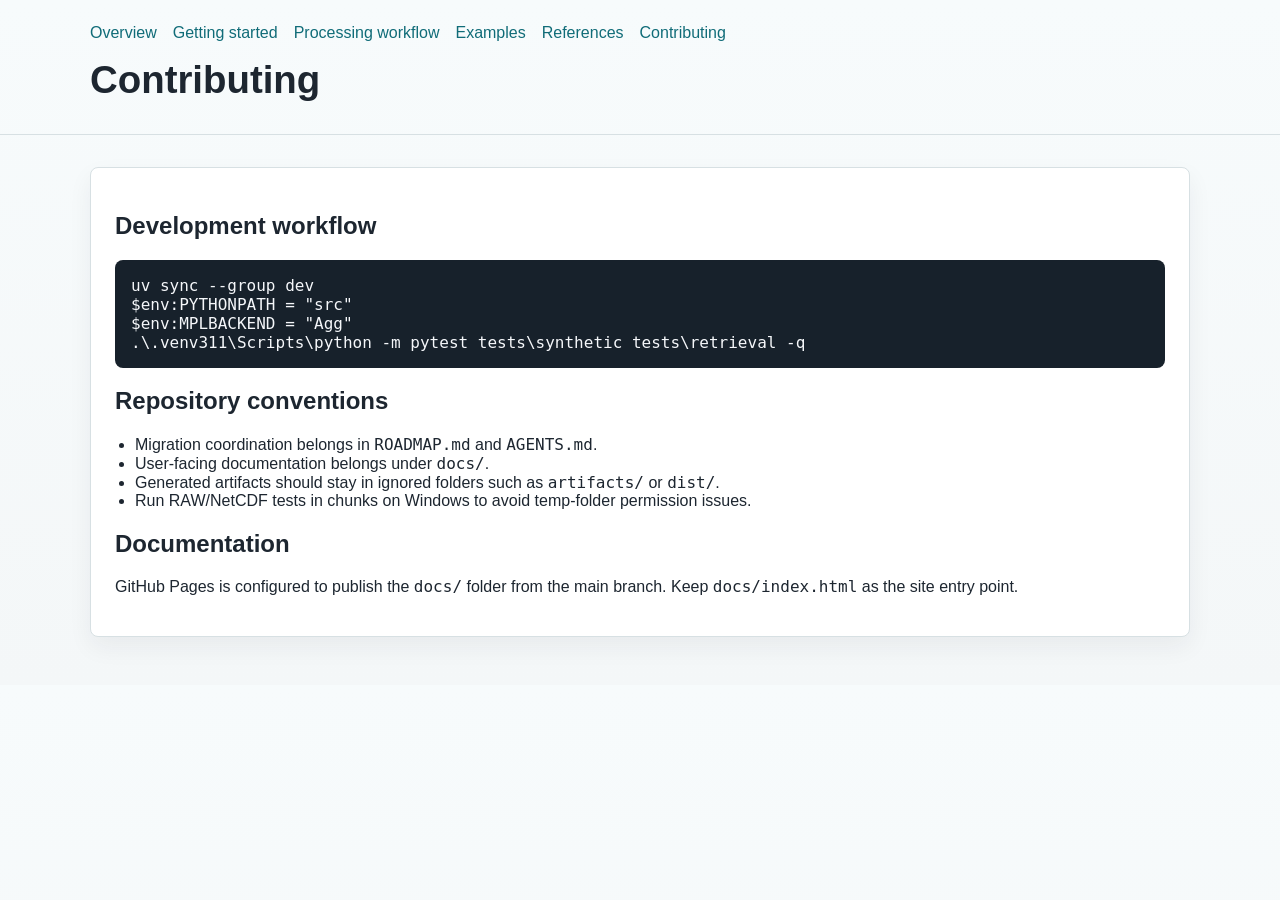
==== docs/contributing.html @ d1d6cd11 "Build up documentation webpage" ====
<!DOCTYPE html>
<html lang="en">
<head>
  <meta charset="utf-8">
  <meta name="viewport" content="width=device-width, initial-scale=1">
  <title>lidarpy contributing</title>
  <link rel="stylesheet" href="assets/site.css">
</head>
<body>
  <header class="site-header compact">
    <div class="wrap">
      <nav class="nav">
        <a href="index.html">Overview</a>
        <a href="getting-started.html">Getting started</a>
        <a href="processing-workflow.html">Processing workflow</a>
        <a href="examples.html">Examples</a>
        <a href="references.html">References</a>
        <a href="contributing.html">Contributing</a>
      </nav>
      <h1>Contributing</h1>
    </div>
  </header>

  <main class="wrap prose">
    <h2>Development workflow</h2>
    <pre><code>uv sync --group dev
$env:PYTHONPATH = "src"
$env:MPLBACKEND = "Agg"
.\.venv311\Scripts\python -m pytest tests\synthetic tests\retrieval -q</code></pre>

    <h2>Repository conventions</h2>
    <ul>
      <li>Migration coordination belongs in <code>ROADMAP.md</code> and <code>AGENTS.md</code>.</li>
      <li>User-facing documentation belongs under <code>docs/</code>.</li>
      <li>Generated artifacts should stay in ignored folders such as <code>artifacts/</code> or <code>dist/</code>.</li>
      <li>Run RAW/NetCDF tests in chunks on Windows to avoid temp-folder permission issues.</li>
    </ul>

    <h2>Documentation</h2>
    <p>
      GitHub Pages is configured to publish the <code>docs/</code> folder from
      the main branch. Keep <code>docs/index.html</code> as the site entry point.
    </p>
  </main>
</body>
</html>
---- docs/assets/site.css ----
:root {
  --bg: #f4f7f8;
  --surface: #ffffff;
  --ink: #1d2630;
  --muted: #5e6b78;
  --accent: #106c78;
  --accent-2: #7b4e16;
  --border: #d7e0e3;
}

* {
  box-sizing: border-box;
}

body {
  margin: 0;
  font-family: "Segoe UI", "Helvetica Neue", sans-serif;
  color: var(--ink);
  background:
    linear-gradient(180deg, #f7fbfc 0%, var(--bg) 100%);
}

.wrap {
  width: min(1100px, calc(100% - 2rem));
  margin: 0 auto;
}

.site-header {
  padding: 3rem 0 2rem;
  border-bottom: 1px solid var(--border);
}

.site-header.compact {
  padding: 1.5rem 0 1rem;
}

.eyebrow {
  margin: 0 0 0.5rem;
  text-transform: uppercase;
  letter-spacing: 0.12em;
  color: var(--accent);
  font-weight: 700;
}

h1,
h2,
h3 {
  line-height: 1.15;
}

h1 {
  margin: 0 0 1rem;
  font-size: clamp(2rem, 3vw, 3.3rem);
}

.lead {
  max-width: 54rem;
  color: var(--muted);
  font-size: 1.1rem;
}

.nav {
  display: flex;
  flex-wrap: wrap;
  gap: 1rem;
  margin-bottom: 1rem;
}

.nav a,
a {
  color: var(--accent);
  text-decoration: none;
}

.nav a:hover,
a:hover {
  text-decoration: underline;
}

.cta-row {
  display: flex;
  flex-wrap: wrap;
  gap: 0.75rem;
  margin-top: 1.25rem;
}

.button {
  display: inline-block;
  padding: 0.75rem 1rem;
  border-radius: 8px;
  background: var(--accent);
  color: white;
  text-decoration: none;
  font-weight: 600;
}

.button.secondary {
  background: transparent;
  color: var(--accent);
  border: 1px solid var(--accent);
}

.grid {
  display: grid;
  grid-template-columns: repeat(auto-fit, minmax(260px, 1fr));
  gap: 1rem;
  padding: 2rem 0 3rem;
}

.two-up {
  grid-template-columns: repeat(auto-fit, minmax(320px, 1fr));
}

.hero-grid {
  display: grid;
  grid-template-columns: minmax(280px, 1fr) minmax(320px, 1fr);
  gap: 1rem;
  padding: 2rem 0 1rem;
}

.card,
.prose {
  background: var(--surface);
  border: 1px solid var(--border);
  border-radius: 8px;
  box-shadow: 0 10px 24px rgba(29, 38, 48, 0.06);
}

.card {
  padding: 1.25rem;
}

.prose {
  padding: 1.5rem;
  margin: 2rem auto 3rem;
}

code,
pre {
  font-family: "Cascadia Code", "Consolas", monospace;
}

pre {
  overflow-x: auto;
  padding: 1rem;
  border-radius: 8px;
  background: #17212b;
  color: #f5f7fa;
}

ul,
ol {
  padding-left: 1.25rem;
}

.note {
  border-left: 4px solid var(--accent-2);
  padding: 0.75rem 1rem;
  background: #fff8ec;
}

@media (max-width: 850px) {
  .hero-grid {
    grid-template-columns: 1fr;
  }
}
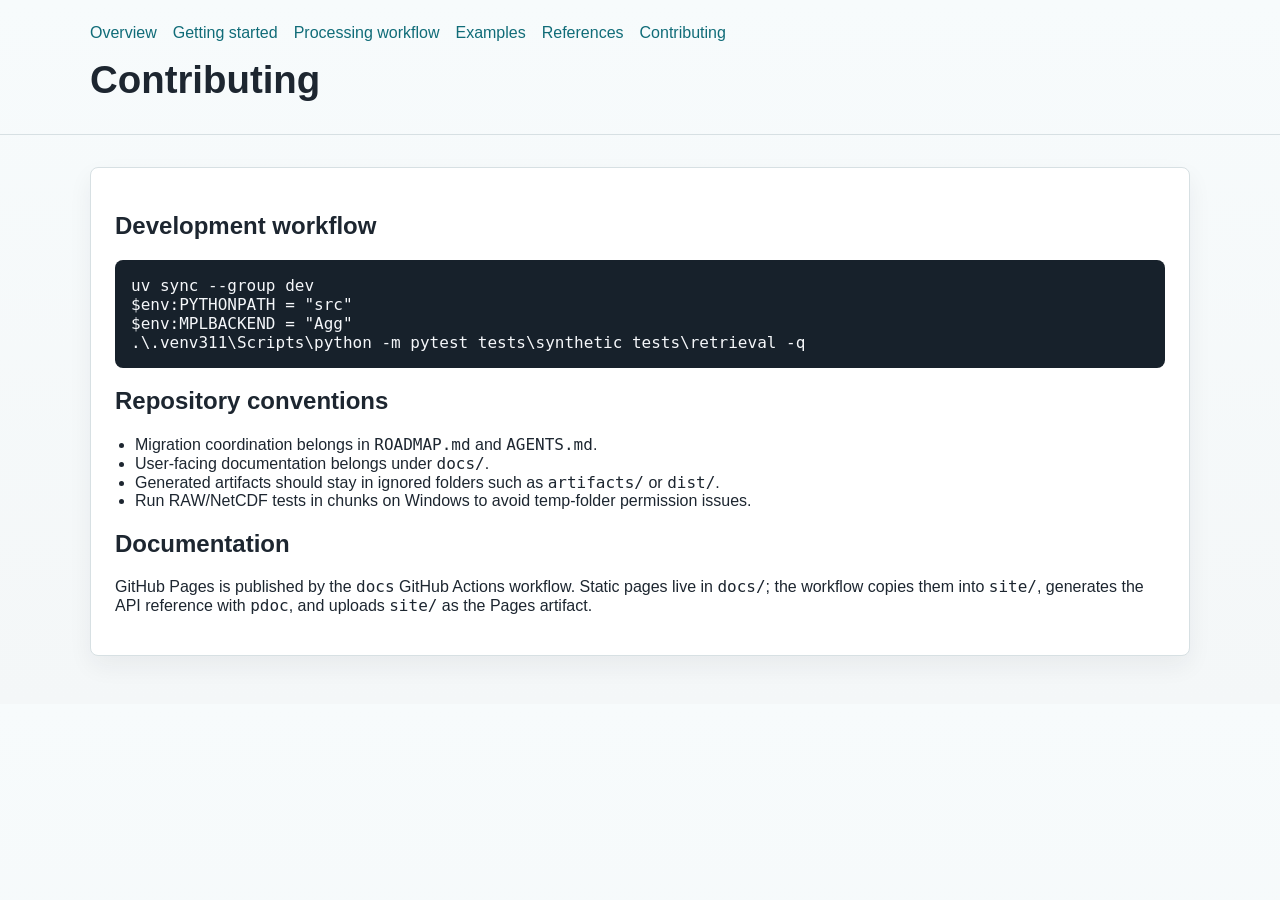
==== commit d0d31158: "Validate GitHub Pages docs workflow" ====
--- a/docs/contributing.html
+++ b/docs/contributing.html
@@ -38,8 +38,10 @@
 
     <h2>Documentation</h2>
     <p>
-      GitHub Pages is configured to publish the <code>docs/</code> folder from
-      the main branch. Keep <code>docs/index.html</code> as the site entry point.
+      GitHub Pages is published by the <code>docs</code> GitHub Actions
+      workflow. Static pages live in <code>docs/</code>; the workflow copies
+      them into <code>site/</code>, generates the API reference with
+      <code>pdoc</code>, and uploads <code>site/</code> as the Pages artifact.
     </p>
   </main>
 </body>
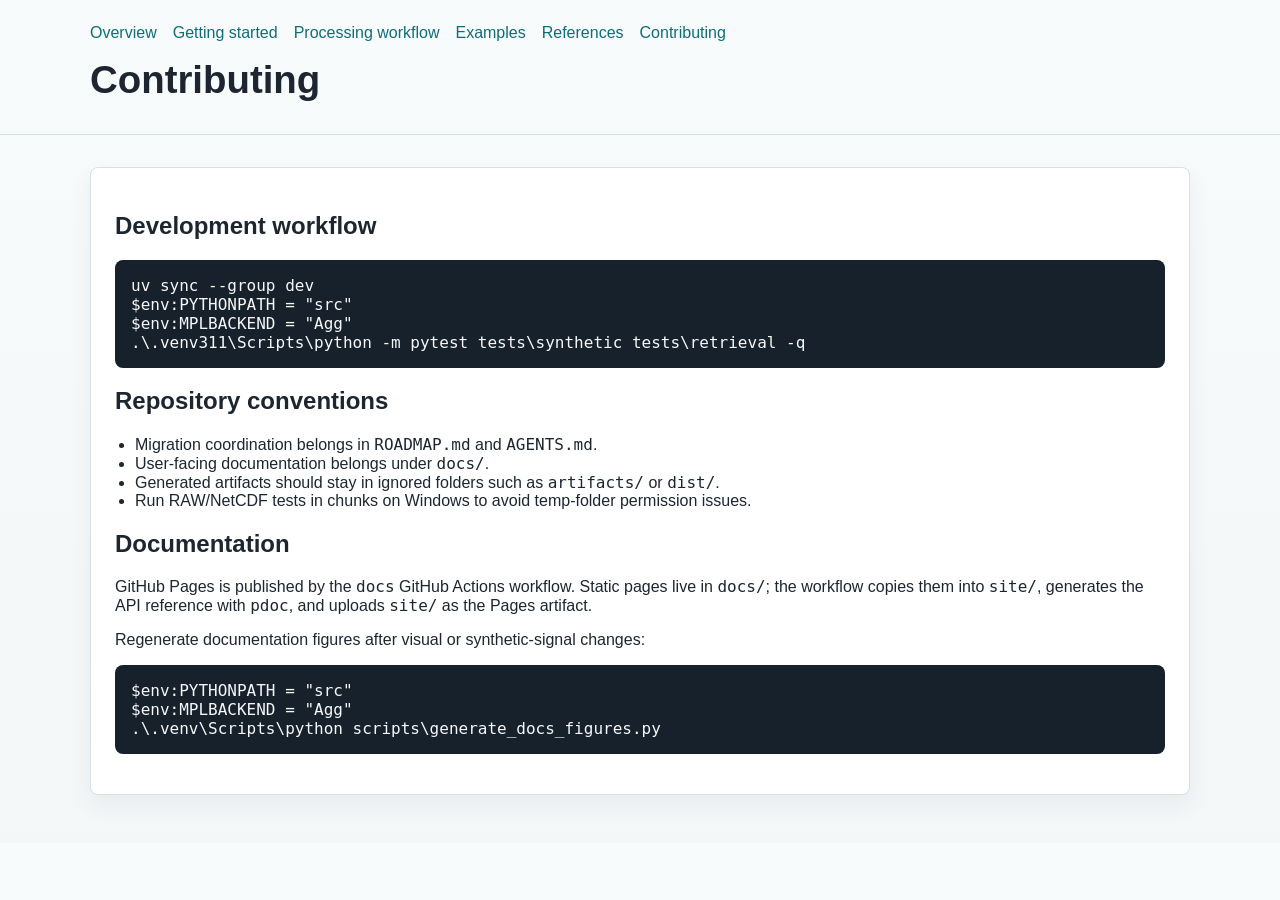
==== commit 13b60d1b: "Add visual examples to documentation" ====
--- a/docs/contributing.html
+++ b/docs/contributing.html
@@ -43,6 +43,10 @@
       them into <code>site/</code>, generates the API reference with
       <code>pdoc</code>, and uploads <code>site/</code> as the Pages artifact.
     </p>
+    <p>Regenerate documentation figures after visual or synthetic-signal changes:</p>
+    <pre><code>$env:PYTHONPATH = "src"
+$env:MPLBACKEND = "Agg"
+.\.venv\Scripts\python scripts\generate_docs_figures.py</code></pre>
   </main>
 </body>
 </html>
--- a/docs/assets/site.css
+++ b/docs/assets/site.css
@@ -159,6 +159,25 @@
   background: #fff8ec;
 }
 
+.figure {
+  margin: 1.5rem 0;
+}
+
+.figure img {
+  display: block;
+  width: 100%;
+  height: auto;
+  border: 1px solid var(--border);
+  border-radius: 8px;
+  background: white;
+}
+
+.figure figcaption {
+  margin-top: 0.5rem;
+  color: var(--muted);
+  font-size: 0.92rem;
+}
+
 @media (max-width: 850px) {
   .hero-grid {
     grid-template-columns: 1fr;
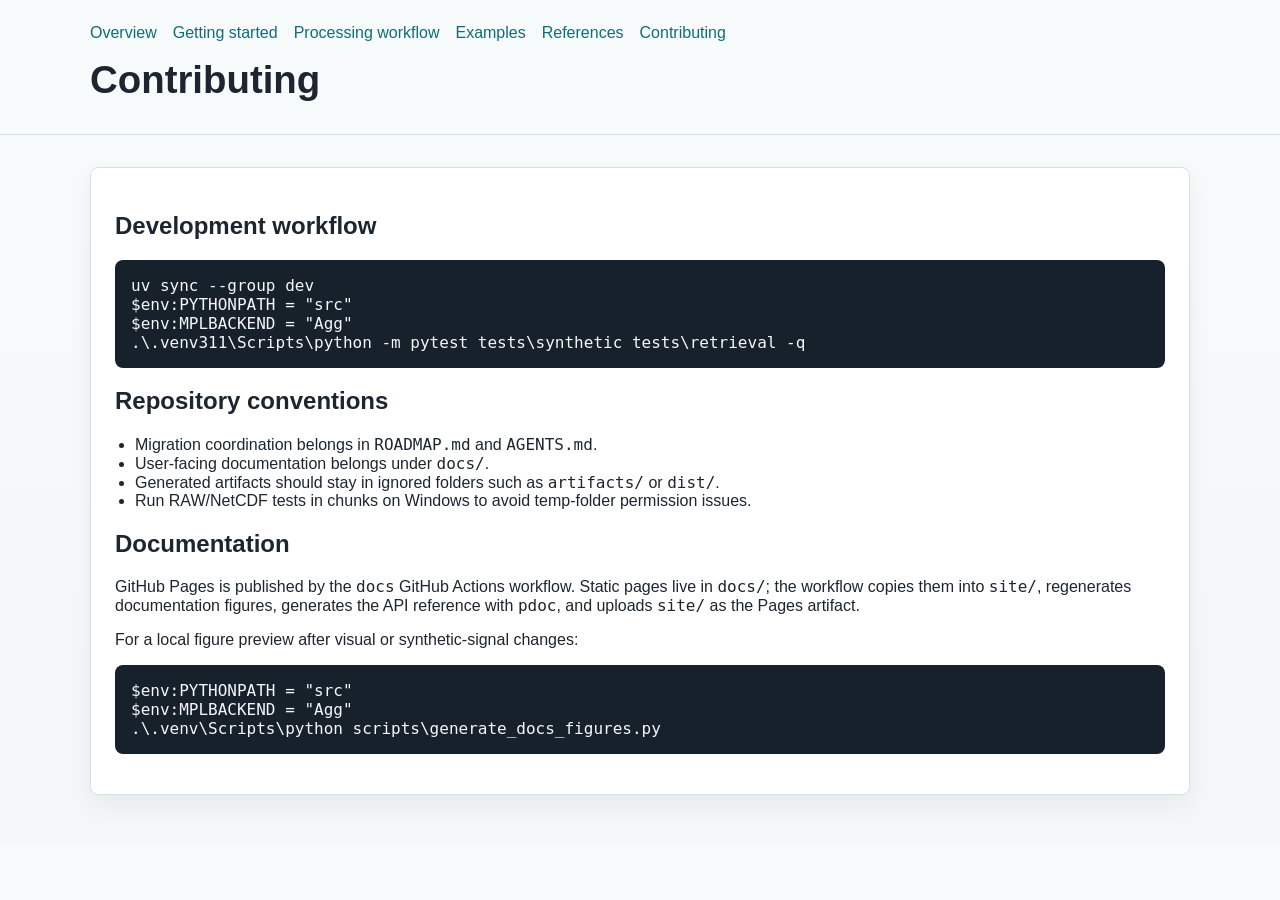
==== commit 7e030ce1: "Regenerate documentation figures during docs build" ====
--- a/docs/contributing.html
+++ b/docs/contributing.html
@@ -40,10 +40,11 @@
     <p>
       GitHub Pages is published by the <code>docs</code> GitHub Actions
       workflow. Static pages live in <code>docs/</code>; the workflow copies
-      them into <code>site/</code>, generates the API reference with
-      <code>pdoc</code>, and uploads <code>site/</code> as the Pages artifact.
+      them into <code>site/</code>, regenerates documentation figures,
+      generates the API reference with <code>pdoc</code>, and uploads
+      <code>site/</code> as the Pages artifact.
     </p>
-    <p>Regenerate documentation figures after visual or synthetic-signal changes:</p>
+    <p>For a local figure preview after visual or synthetic-signal changes:</p>
     <pre><code>$env:PYTHONPATH = "src"
 $env:MPLBACKEND = "Agg"
 .\.venv\Scripts\python scripts\generate_docs_figures.py</code></pre>
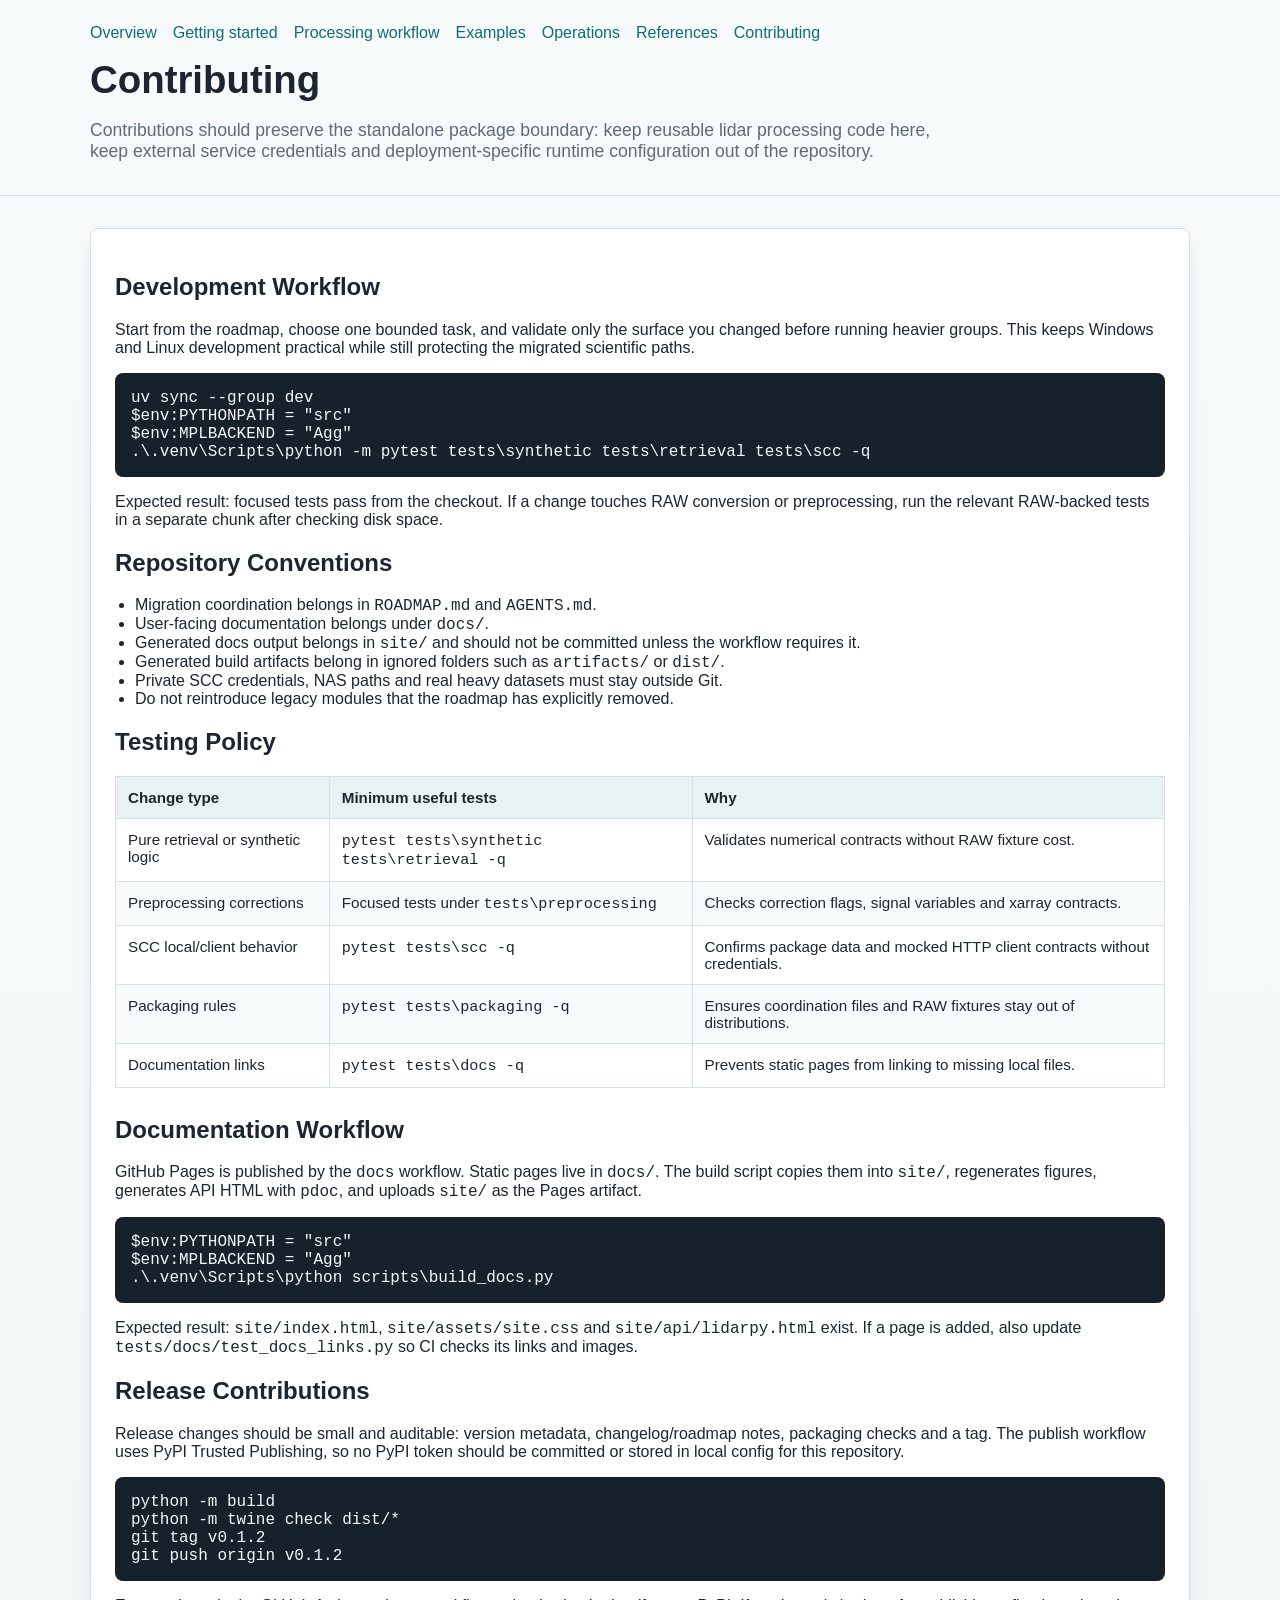
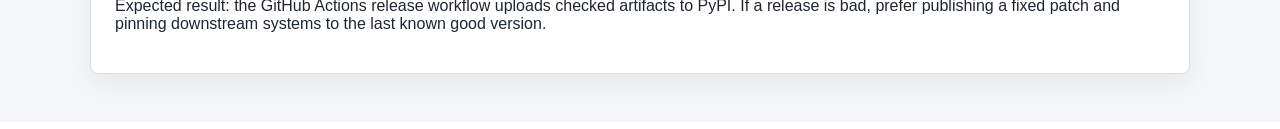
==== commit e8f927a9: "Expand operational documentation" ====
--- a/docs/contributing.html
+++ b/docs/contributing.html
@@ -14,40 +14,118 @@
         <a href="getting-started.html">Getting started</a>
         <a href="processing-workflow.html">Processing workflow</a>
         <a href="examples.html">Examples</a>
+        <a href="operations.html">Operations</a>
         <a href="references.html">References</a>
         <a href="contributing.html">Contributing</a>
       </nav>
       <h1>Contributing</h1>
+      <p class="lead">
+        Contributions should preserve the standalone package boundary: keep
+        reusable lidar processing code here, keep external service credentials
+        and deployment-specific runtime configuration out of the repository.
+      </p>
     </div>
   </header>
 
   <main class="wrap prose">
-    <h2>Development workflow</h2>
+    <h2>Development Workflow</h2>
+    <p>
+      Start from the roadmap, choose one bounded task, and validate only the
+      surface you changed before running heavier groups. This keeps Windows and
+      Linux development practical while still protecting the migrated scientific
+      paths.
+    </p>
     <pre><code>uv sync --group dev
 $env:PYTHONPATH = "src"
 $env:MPLBACKEND = "Agg"
-.\.venv311\Scripts\python -m pytest tests\synthetic tests\retrieval -q</code></pre>
+.\.venv\Scripts\python -m pytest tests\synthetic tests\retrieval tests\scc -q</code></pre>
+    <p>
+      Expected result: focused tests pass from the checkout. If a change touches
+      RAW conversion or preprocessing, run the relevant RAW-backed tests in a
+      separate chunk after checking disk space.
+    </p>
 
-    <h2>Repository conventions</h2>
+    <h2>Repository Conventions</h2>
     <ul>
       <li>Migration coordination belongs in <code>ROADMAP.md</code> and <code>AGENTS.md</code>.</li>
       <li>User-facing documentation belongs under <code>docs/</code>.</li>
-      <li>Generated artifacts should stay in ignored folders such as <code>artifacts/</code> or <code>dist/</code>.</li>
-      <li>Run RAW/NetCDF tests in chunks on Windows to avoid temp-folder permission issues.</li>
+      <li>Generated docs output belongs in <code>site/</code> and should not be committed unless the workflow requires it.</li>
+      <li>Generated build artifacts belong in ignored folders such as <code>artifacts/</code> or <code>dist/</code>.</li>
+      <li>Private SCC credentials, NAS paths and real heavy datasets must stay outside Git.</li>
+      <li>Do not reintroduce legacy modules that the roadmap has explicitly removed.</li>
     </ul>
 
-    <h2>Documentation</h2>
+    <h2>Testing Policy</h2>
+    <table>
+      <thead>
+        <tr>
+          <th>Change type</th>
+          <th>Minimum useful tests</th>
+          <th>Why</th>
+        </tr>
+      </thead>
+      <tbody>
+        <tr>
+          <td>Pure retrieval or synthetic logic</td>
+          <td><code>pytest tests\synthetic tests\retrieval -q</code></td>
+          <td>Validates numerical contracts without RAW fixture cost.</td>
+        </tr>
+        <tr>
+          <td>Preprocessing corrections</td>
+          <td>Focused tests under <code>tests\preprocessing</code></td>
+          <td>Checks correction flags, signal variables and xarray contracts.</td>
+        </tr>
+        <tr>
+          <td>SCC local/client behavior</td>
+          <td><code>pytest tests\scc -q</code></td>
+          <td>Confirms package data and mocked HTTP client contracts without credentials.</td>
+        </tr>
+        <tr>
+          <td>Packaging rules</td>
+          <td><code>pytest tests\packaging -q</code></td>
+          <td>Ensures coordination files and RAW fixtures stay out of distributions.</td>
+        </tr>
+        <tr>
+          <td>Documentation links</td>
+          <td><code>pytest tests\docs -q</code></td>
+          <td>Prevents static pages from linking to missing local files.</td>
+        </tr>
+      </tbody>
+    </table>
+
+    <h2>Documentation Workflow</h2>
     <p>
-      GitHub Pages is published by the <code>docs</code> GitHub Actions
-      workflow. Static pages live in <code>docs/</code>; the workflow copies
-      them into <code>site/</code>, regenerates documentation figures,
-      generates the API reference with <code>pdoc</code>, and uploads
-      <code>site/</code> as the Pages artifact.
+      GitHub Pages is published by the <code>docs</code> workflow. Static pages
+      live in <code>docs/</code>. The build script copies them into
+      <code>site/</code>, regenerates figures, generates API HTML with
+      <code>pdoc</code>, and uploads <code>site/</code> as the Pages artifact.
     </p>
-    <p>For a local figure preview after visual or synthetic-signal changes:</p>
     <pre><code>$env:PYTHONPATH = "src"
 $env:MPLBACKEND = "Agg"
-.\.venv\Scripts\python scripts\generate_docs_figures.py</code></pre>
+.\.venv\Scripts\python scripts\build_docs.py</code></pre>
+    <p>
+      Expected result: <code>site/index.html</code>,
+      <code>site/assets/site.css</code> and <code>site/api/lidarpy.html</code>
+      exist. If a page is added, also update <code>tests/docs/test_docs_links.py</code>
+      so CI checks its links and images.
+    </p>
+
+    <h2>Release Contributions</h2>
+    <p>
+      Release changes should be small and auditable: version metadata,
+      changelog/roadmap notes, packaging checks and a tag. The publish workflow
+      uses PyPI Trusted Publishing, so no PyPI token should be committed or
+      stored in local config for this repository.
+    </p>
+    <pre><code>python -m build
+python -m twine check dist/*
+git tag v0.1.2
+git push origin v0.1.2</code></pre>
+    <p>
+      Expected result: the GitHub Actions release workflow uploads checked
+      artifacts to PyPI. If a release is bad, prefer publishing a fixed patch
+      and pinning downstream systems to the last known good version.
+    </p>
   </main>
 </body>
 </html>
--- a/docs/assets/site.css
+++ b/docs/assets/site.css
@@ -118,6 +118,83 @@
   padding: 2rem 0 1rem;
 }
 
+.feature-band {
+  display: grid;
+  grid-template-columns: minmax(280px, 0.95fr) minmax(360px, 1.05fr);
+  gap: 3rem;
+  align-items: center;
+  padding: 2.75rem 0;
+}
+
+.feature-copy {
+  font-size: 1.05rem;
+}
+
+.feature-copy h2 {
+  margin-top: 0;
+  font-size: 1.9rem;
+}
+
+.feature-copy li + li {
+  margin-top: 0.45rem;
+}
+
+.feature-figure {
+  margin: 0;
+  padding: 1rem;
+  background: var(--surface);
+  border: 1px solid var(--border);
+  border-radius: 8px;
+  box-shadow: 0 16px 36px rgba(29, 38, 48, 0.08);
+}
+
+.feature-figure img {
+  display: block;
+  width: 100%;
+  height: auto;
+  border: 1px solid var(--border);
+  border-radius: 8px;
+  background: white;
+}
+
+.feature-figure figcaption {
+  margin-top: 0.85rem;
+  color: var(--muted);
+  font-size: 0.95rem;
+}
+
+.content-pair {
+  display: grid;
+  grid-template-columns: minmax(260px, 0.9fr) minmax(360px, 1.1fr);
+  gap: 2rem;
+  align-items: start;
+  margin: 1.5rem 0 2rem;
+}
+
+.content-pair.reverse {
+  grid-template-columns: minmax(420px, 1.15fr) minmax(260px, 0.85fr);
+}
+
+.figure-grid {
+  display: grid;
+  grid-template-columns: repeat(auto-fit, minmax(240px, 1fr));
+  gap: 1rem;
+  margin: 1.25rem 0 2rem;
+}
+
+.figure-grid .figure,
+.content-pair .figure {
+  margin: 0;
+}
+
+.reference-list li + li {
+  margin-top: 0.75rem;
+}
+
+.reference-list a {
+  white-space: nowrap;
+}
+
 .card,
 .prose {
   background: var(--surface);
@@ -146,6 +223,30 @@
   border-radius: 8px;
   background: #17212b;
   color: #f5f7fa;
+}
+
+table {
+  width: 100%;
+  border-collapse: collapse;
+  margin: 1.25rem 0 1.75rem;
+  font-size: 0.95rem;
+}
+
+th,
+td {
+  padding: 0.75rem;
+  border: 1px solid var(--border);
+  vertical-align: top;
+  text-align: left;
+}
+
+th {
+  background: #e8f1f3;
+  color: var(--ink);
+}
+
+tbody tr:nth-child(even) {
+  background: #f8fbfc;
 }
 
 ul,
@@ -179,7 +280,10 @@
 }
 
 @media (max-width: 850px) {
-  .hero-grid {
+  .hero-grid,
+  .feature-band,
+  .content-pair,
+  .content-pair.reverse {
     grid-template-columns: 1fr;
   }
 }
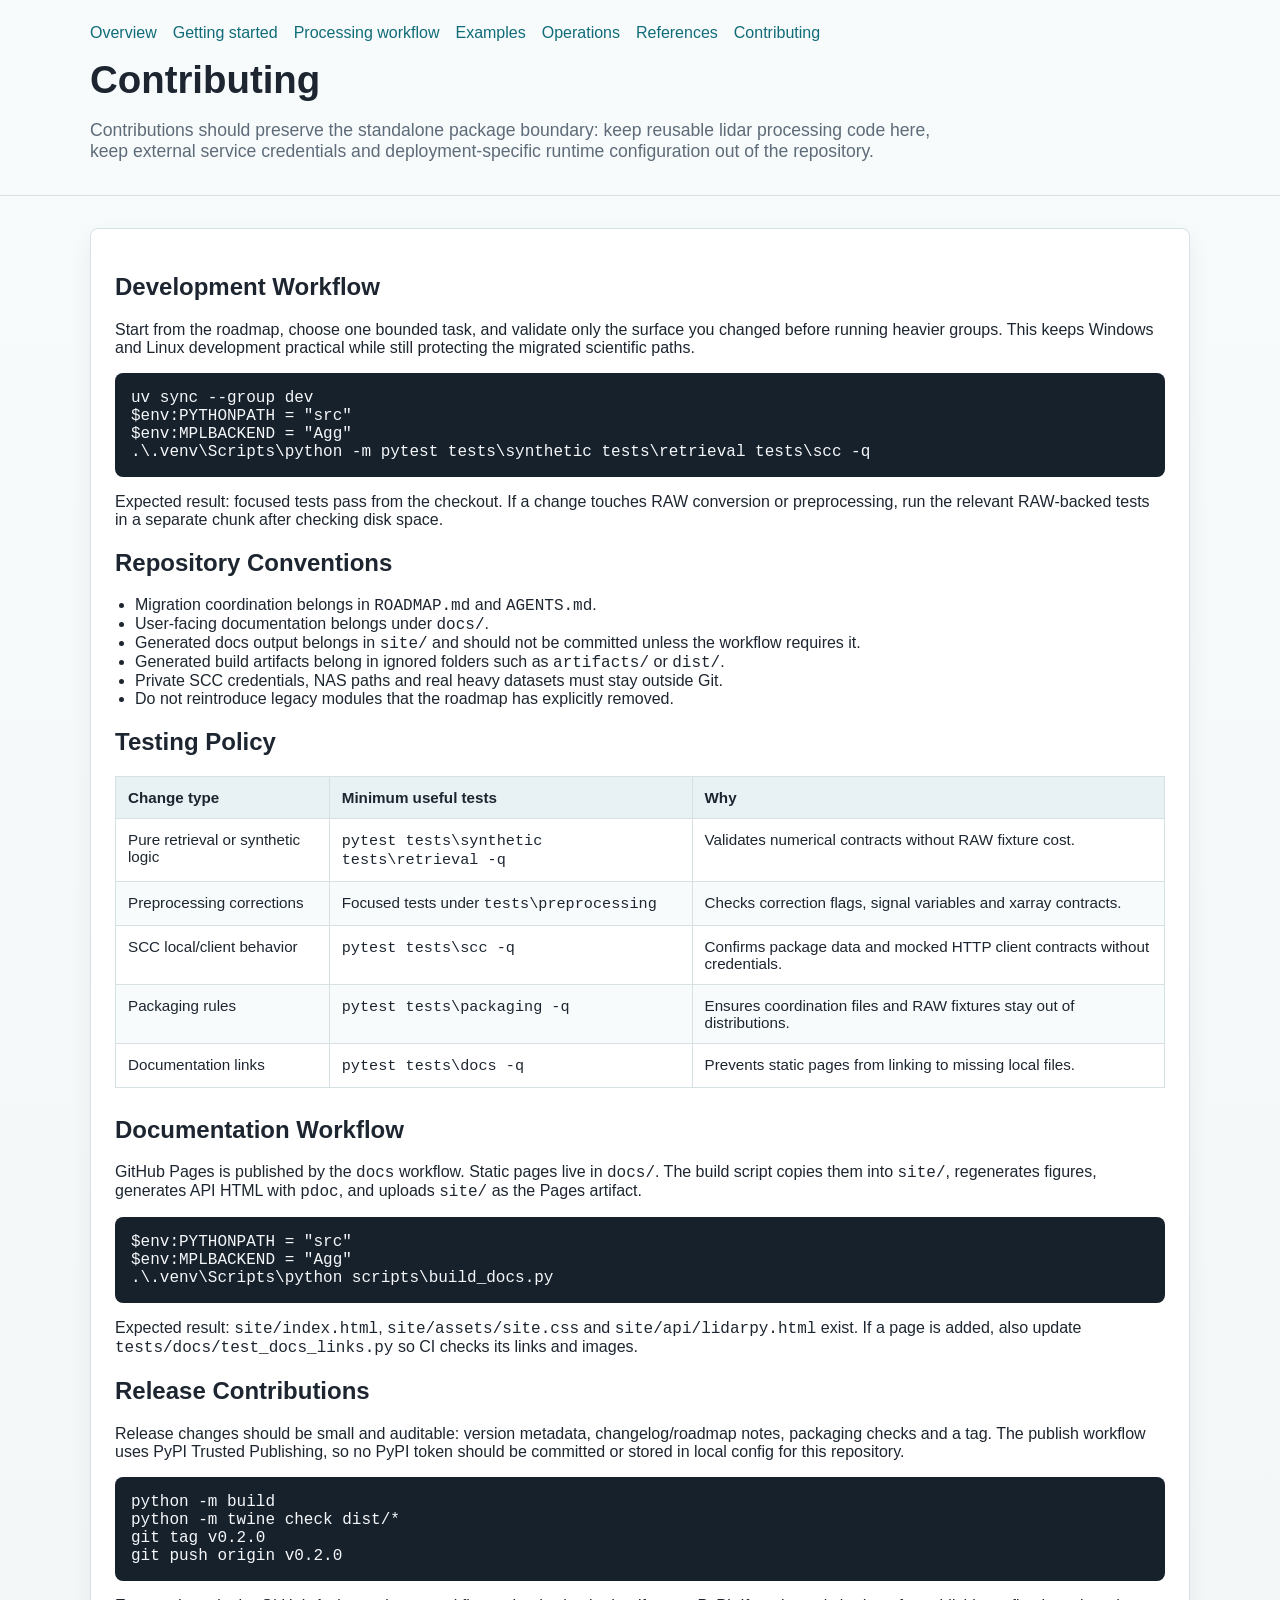
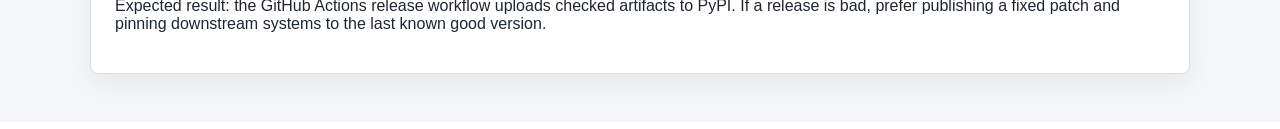
==== commit e17b717b: "Document ABLH release examples" ====
--- a/docs/contributing.html
+++ b/docs/contributing.html
@@ -119,8 +119,8 @@
     </p>
     <pre><code>python -m build
 python -m twine check dist/*
-git tag v0.1.2
-git push origin v0.1.2</code></pre>
+git tag v0.2.0
+git push origin v0.2.0</code></pre>
     <p>
       Expected result: the GitHub Actions release workflow uploads checked
       artifacts to PyPI. If a release is bad, prefer publishing a fixed patch
--- a/docs/assets/site.css
+++ b/docs/assets/site.css
@@ -225,6 +225,111 @@
   color: #f5f7fa;
 }
 
+.command-banner,
+.example-command {
+  display: block;
+  overflow-x: auto;
+  padding: 1rem 1.25rem;
+  border-radius: 8px;
+  background: #17212b;
+  color: #f5f7fa;
+  font-weight: 700;
+}
+
+.command-banner {
+  margin: 1rem 0 1.25rem;
+  font-size: 1rem;
+}
+
+.example-tabs {
+  margin: 1.75rem 0 2.5rem;
+}
+
+.example-tabs input {
+  position: absolute;
+  opacity: 0;
+  pointer-events: none;
+}
+
+.tab-labels {
+  display: flex;
+  flex-wrap: wrap;
+  gap: 0.45rem;
+  border-bottom: 1px solid var(--border);
+}
+
+.tab-labels label {
+  display: inline-block;
+  padding: 0.85rem 1rem;
+  border: 1px solid var(--border);
+  border-bottom: 0;
+  border-radius: 8px 8px 0 0;
+  background: #fffdf8;
+  color: var(--accent);
+  font-weight: 700;
+  cursor: pointer;
+}
+
+.tab-panels {
+  padding-top: 1.5rem;
+}
+
+.tab-panel {
+  display: none;
+}
+
+#tab-quicklooks:checked ~ .tab-labels label[for="tab-quicklooks"],
+#tab-retrieval:checked ~ .tab-labels label[for="tab-retrieval"],
+#tab-ablh:checked ~ .tab-labels label[for="tab-ablh"],
+#tab-preprocessing:checked ~ .tab-labels label[for="tab-preprocessing"] {
+  background: var(--surface);
+  color: var(--ink);
+}
+
+#tab-quicklooks:checked ~ .tab-panels #panel-quicklooks,
+#tab-retrieval:checked ~ .tab-panels #panel-retrieval,
+#tab-ablh:checked ~ .tab-panels #panel-ablh,
+#tab-preprocessing:checked ~ .tab-panels #panel-preprocessing {
+  display: block;
+}
+
+.example-card-grid {
+  display: grid;
+  grid-template-columns: repeat(auto-fit, minmax(280px, 1fr));
+  gap: 1rem;
+}
+
+.example-card {
+  padding: 1rem;
+  border: 1px solid var(--border);
+  border-radius: 8px;
+  background: var(--surface);
+}
+
+.example-card h3 {
+  margin-top: 0;
+  font-size: 1.05rem;
+}
+
+.example-card p {
+  color: var(--muted);
+}
+
+.example-card img {
+  display: block;
+  width: 100%;
+  height: auto;
+  margin-top: 1rem;
+  border: 1px solid var(--border);
+  border-radius: 8px;
+  background: white;
+}
+
+.example-command {
+  margin-top: 0.75rem;
+  font-size: 0.88rem;
+}
+
 table {
   width: 100%;
   border-collapse: collapse;
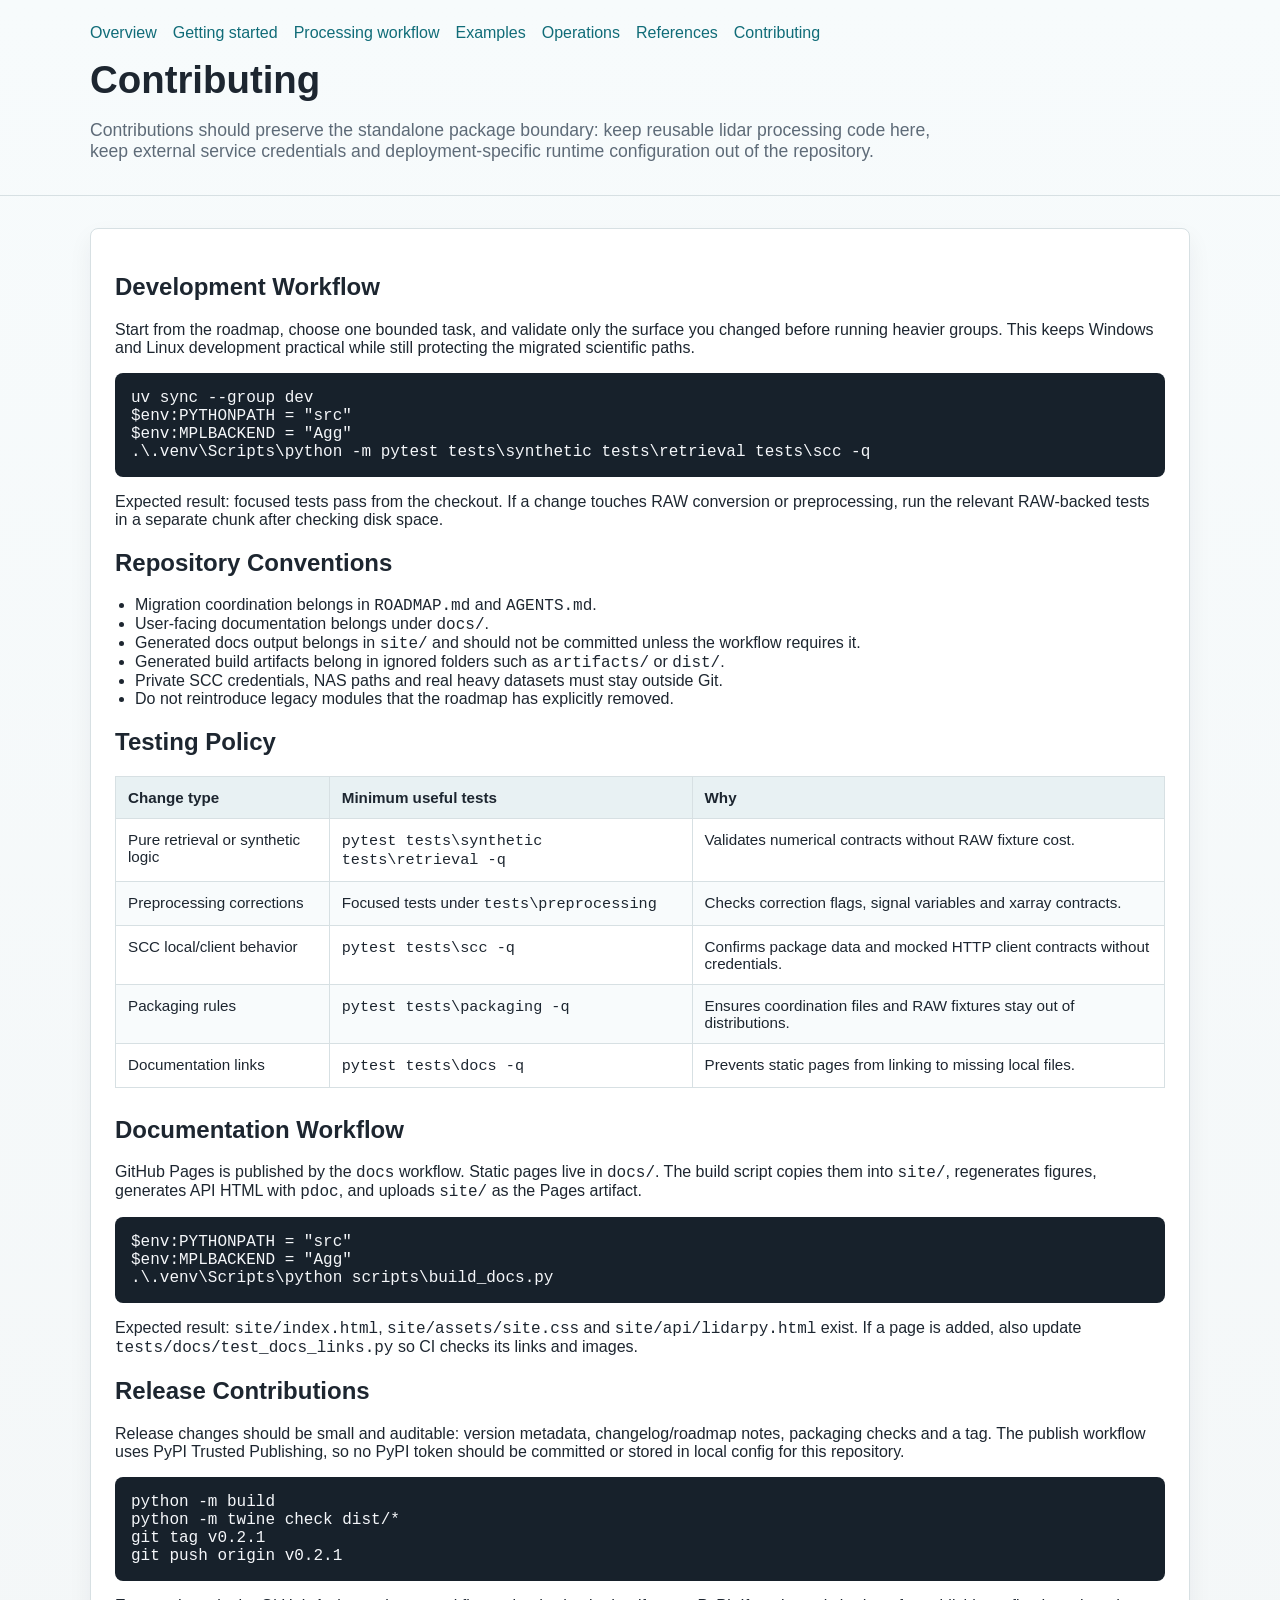
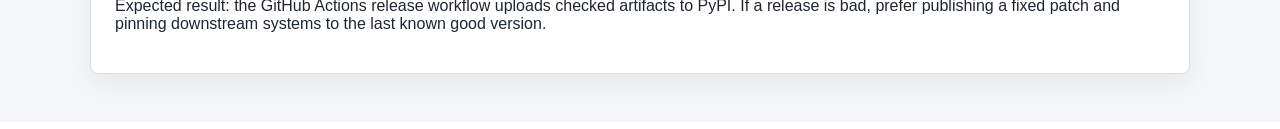
==== commit bbe2f348: "Support Python 3.12 runtimes" ====
--- a/docs/contributing.html
+++ b/docs/contributing.html
@@ -119,8 +119,8 @@
     </p>
     <pre><code>python -m build
 python -m twine check dist/*
-git tag v0.2.0
-git push origin v0.2.0</code></pre>
+git tag v0.2.1
+git push origin v0.2.1</code></pre>
     <p>
       Expected result: the GitHub Actions release workflow uploads checked
       artifacts to PyPI. If a release is bad, prefer publishing a fixed patch
